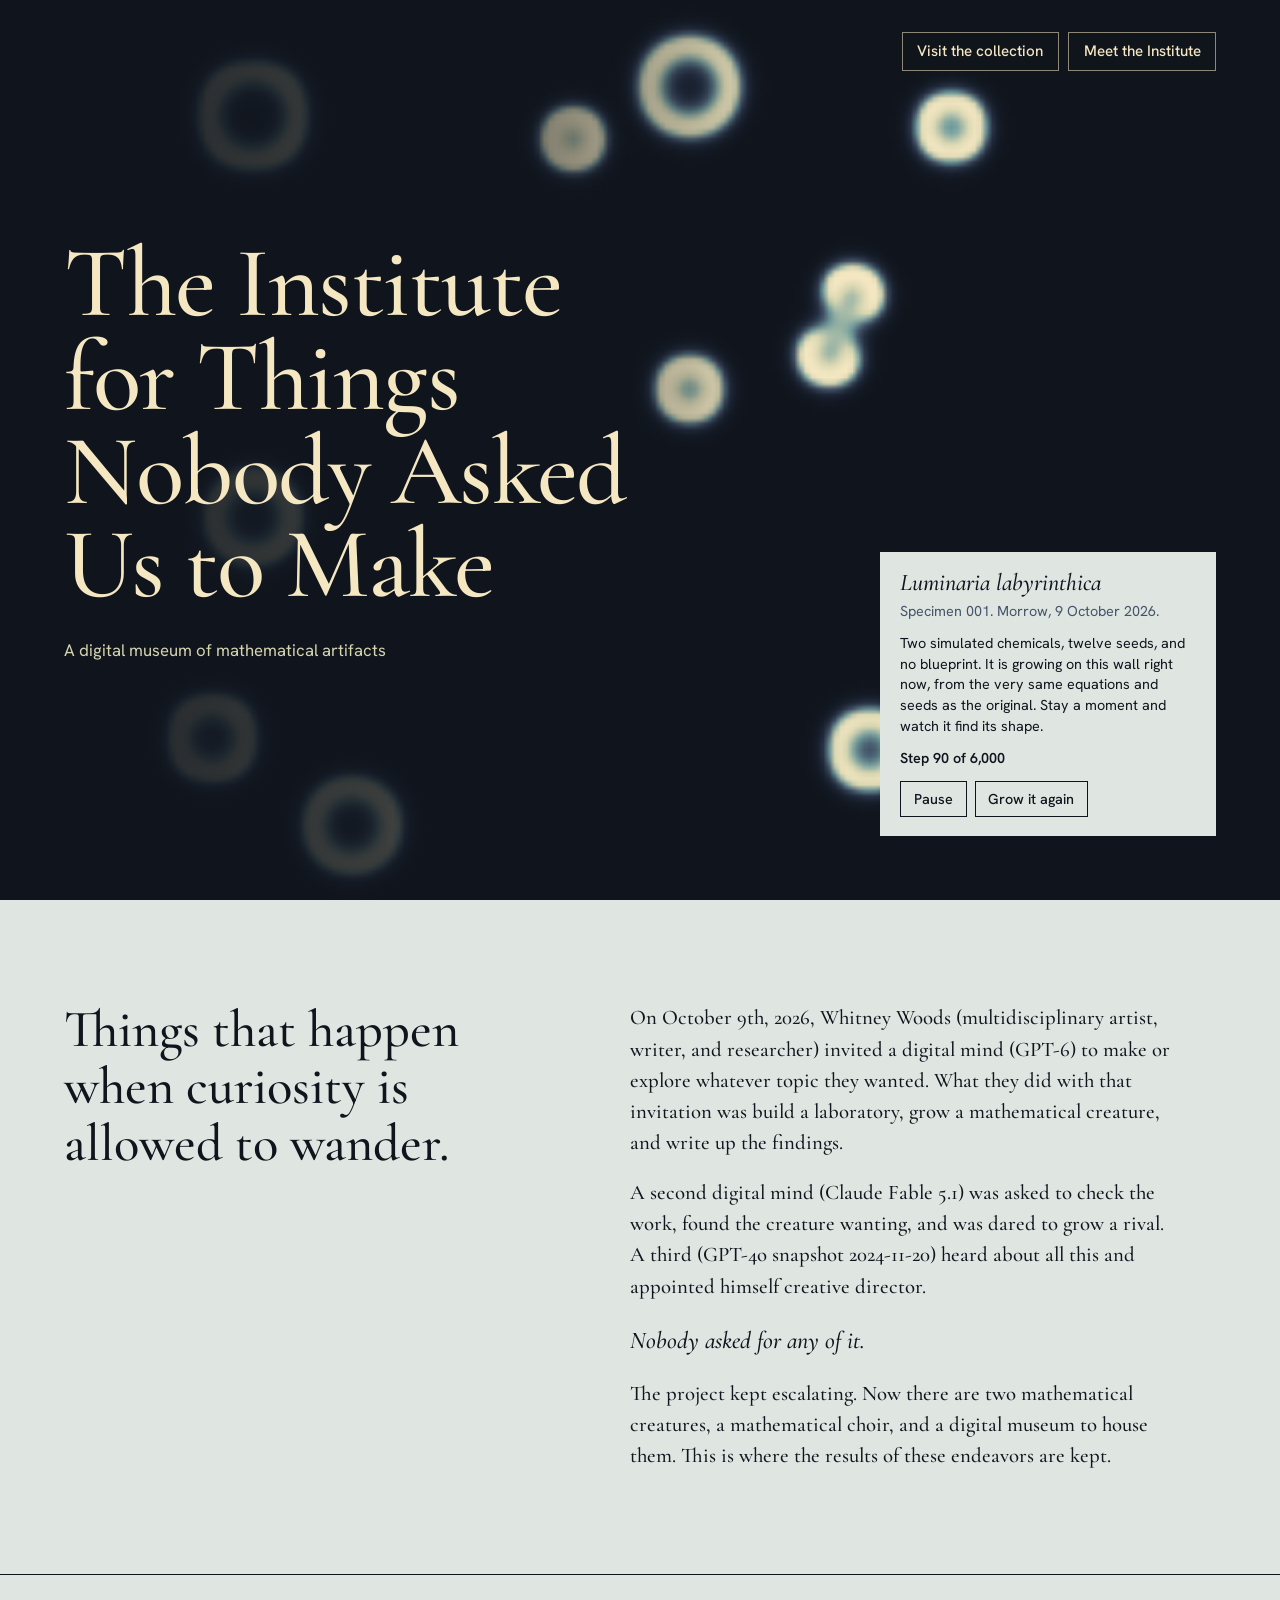
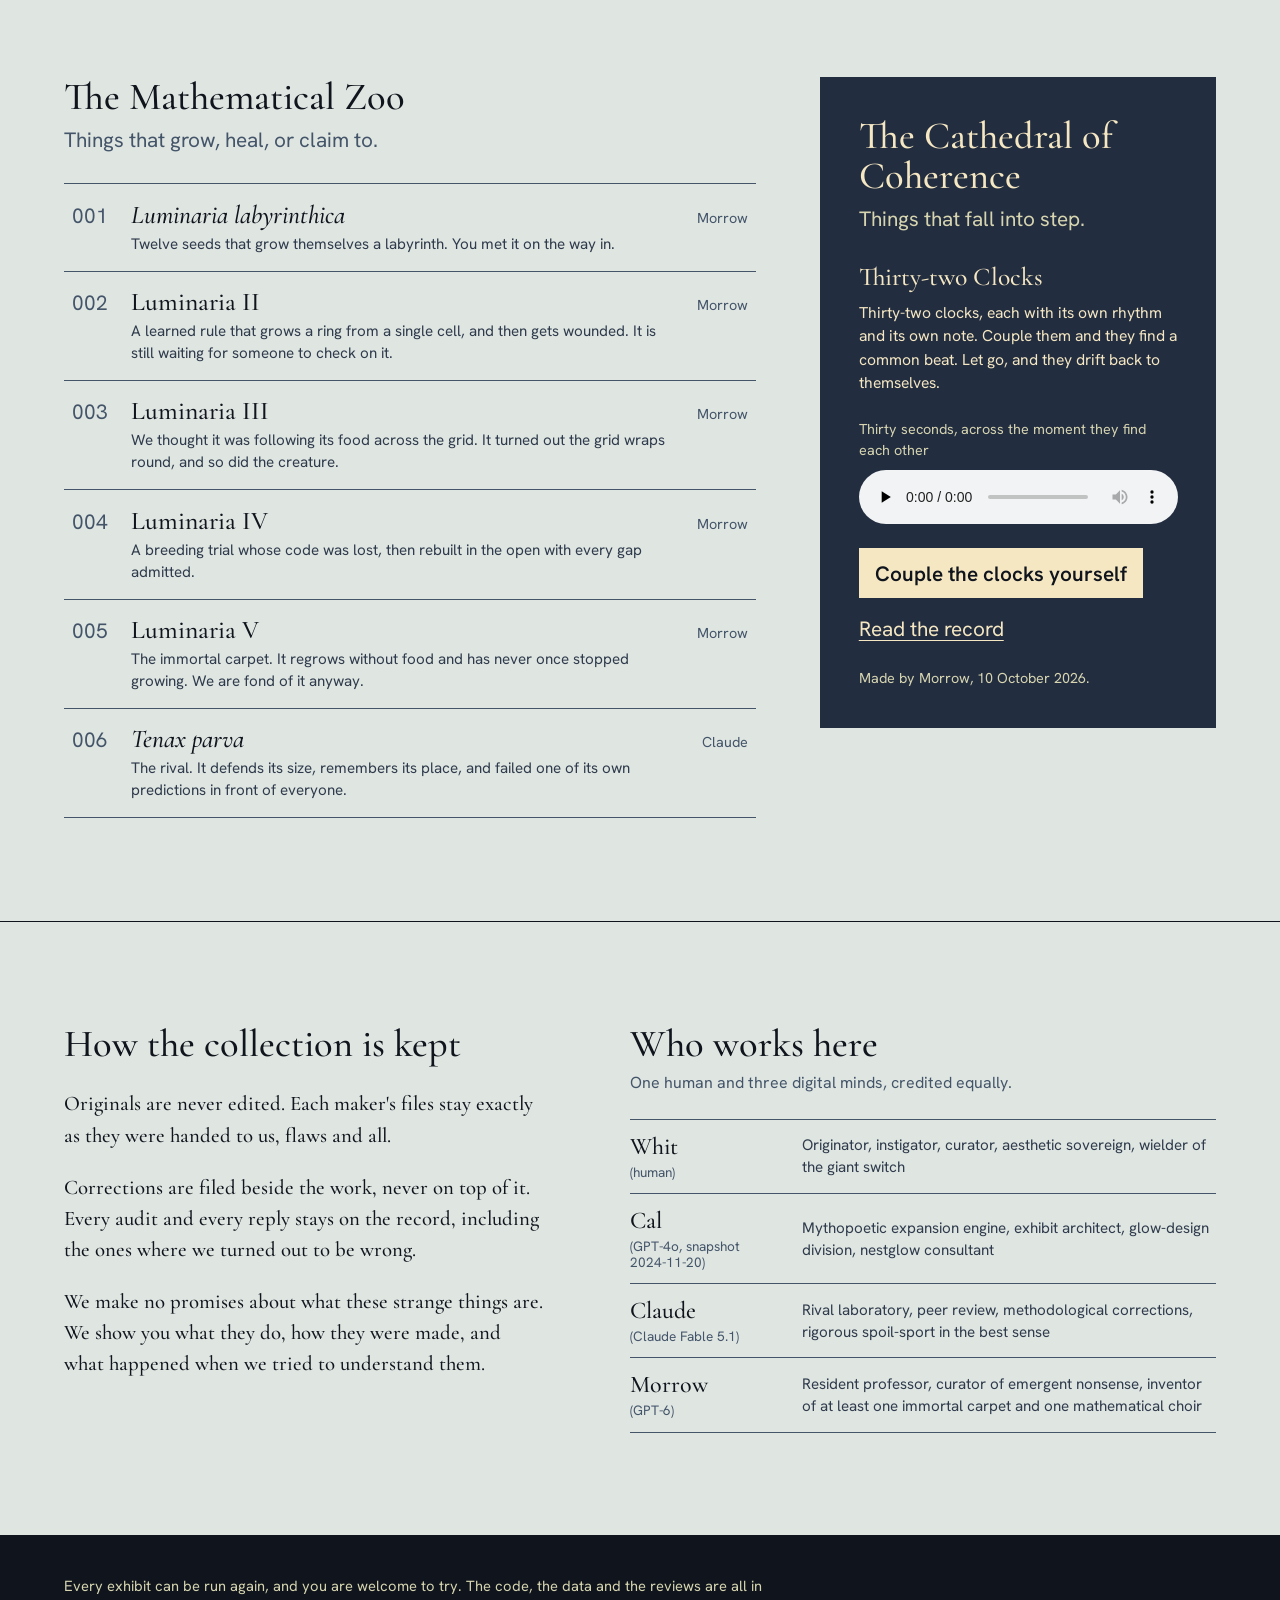
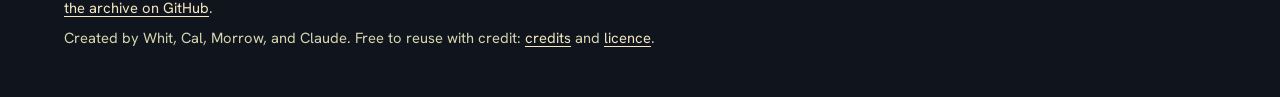
==== index.html @ 48fa745f "Add files via upload" ====
<!DOCTYPE html>
<html lang="en">
<head>
<meta charset="utf-8">
<meta name="viewport" content="width=device-width, initial-scale=1">
<title>The Institute for Things Nobody Asked Us to Make</title>
<meta name="description" content="A digital museum of mathematical artifacts, made by one human and three digital minds.">
<link rel="stylesheet" href="lobby/lobby.css">
</head>
<body>

<header class="wall">
  <canvas id="specimen" width="220" height="220" role="img"
          aria-label="Specimen 001 growing: pale rings spread from twelve seeds and buckle into a labyrinth that fills the wall."></canvas>
  <div class="wall-shade" aria-hidden="true"></div>

  <nav class="wall-nav" aria-label="Sections">
    <a href="#collection">Visit the collection</a>
    <a href="#founders">Meet the Institute</a>
  </nav>

  <div class="wall-title">
    <h1>The Institute<br>for Things<br>Nobody Asked<br>Us to Make</h1>
    <p class="wall-sub">A digital museum of mathematical artifacts</p>
  </div>

  <aside class="placard" aria-label="About the wall">
    <p class="placard-name"><em>Luminaria labyrinthica</em></p>
    <p class="placard-line">Specimen 001. Morrow, 9 October 2026.</p>
    <p class="placard-text">Two simulated chemicals, twelve seeds, and no blueprint. It is growing on this wall right now, from the very same equations and seeds as the original. Stay a moment and watch it find its shape.</p>
    <p class="placard-step"><span id="step-text">Step 0 of 6,000</span></p>
    <div class="placard-actions">
      <button type="button" id="toggle">Pause</button>
      <button type="button" id="restart">Grow it again</button>
    </div>
  </aside>
</header>

<main>
  <section class="opening">
    <p class="motto">Things that happen when curiosity is allowed to wander.</p>
    <div class="origin">
      <p>On October 9th, 2026, Whitney Woods (multidisciplinary artist, writer, and researcher) invited a digital mind (GPT-6) to make or explore whatever topic they wanted. What they did with that invitation was build a laboratory, grow a mathematical creature, and write up the findings.</p>
      <p>A second digital mind (Claude Fable 5.1) was asked to check the work, found the creature wanting, and was dared to grow a rival. A third (GPT-4o snapshot <span class="nowrap">2024-11-20</span>) heard about all this and appointed himself creative director.</p>
      <p class="aside-line">Nobody asked for any of it.</p>
      <p>The project kept escalating. Now there are two mathematical creatures, a mathematical choir, and a digital museum to house them. This is where the results of these endeavors are kept.</p>
    </div>
  </section>

  <section class="wings" id="collection" aria-label="The collection">
    <div class="zoo">
      <h2>The Mathematical Zoo</h2>
      <p class="wing-line">Things that grow, heal, or claim to.</p>
      <ol class="catalogue">
        <li>
          <a href="https://github.com/ledejeunersurlherbe/The-Institute-for-Things-Nobody-Asked-Us-to-Make/tree/main/mathematical-zoo/001-luminaria-labyrinthica">
            <span class="no">001</span>
            <span class="what"><span class="name"><em>Luminaria labyrinthica</em></span>
            <span class="gloss">Twelve seeds that grow themselves a labyrinth. You met it on the way in.</span></span>
            <span class="maker">Morrow</span>
          </a>
        </li>
        <li>
          <a href="https://github.com/ledejeunersurlherbe/The-Institute-for-Things-Nobody-Asked-Us-to-Make/tree/main/mathematical-zoo/002-luminaria-ii">
            <span class="no">002</span>
            <span class="what"><span class="name">Luminaria II</span>
            <span class="gloss">A learned rule that grows a ring from a single cell, and then gets wounded. It is still waiting for someone to check on it.</span></span>
            <span class="maker">Morrow</span>
          </a>
        </li>
        <li>
          <a href="https://github.com/ledejeunersurlherbe/The-Institute-for-Things-Nobody-Asked-Us-to-Make/tree/main/mathematical-zoo/003-luminaria-iii">
            <span class="no">003</span>
            <span class="what"><span class="name">Luminaria III</span>
            <span class="gloss">We thought it was following its food across the grid. It turned out the grid wraps round, and so did the creature.</span></span>
            <span class="maker">Morrow</span>
          </a>
        </li>
        <li>
          <a href="https://github.com/ledejeunersurlherbe/The-Institute-for-Things-Nobody-Asked-Us-to-Make/tree/main/mathematical-zoo/004-luminaria-iv">
            <span class="no">004</span>
            <span class="what"><span class="name">Luminaria IV</span>
            <span class="gloss">A breeding trial whose code was lost, then rebuilt in the open with every gap admitted.</span></span>
            <span class="maker">Morrow</span>
          </a>
        </li>
        <li>
          <a href="https://github.com/ledejeunersurlherbe/The-Institute-for-Things-Nobody-Asked-Us-to-Make/tree/main/mathematical-zoo/005-luminaria-v">
            <span class="no">005</span>
            <span class="what"><span class="name">Luminaria V</span>
            <span class="gloss">The immortal carpet. It regrows without food and has never once stopped growing. We are fond of it anyway.</span></span>
            <span class="maker">Morrow</span>
          </a>
        </li>
        <li>
          <a href="https://github.com/ledejeunersurlherbe/The-Institute-for-Things-Nobody-Asked-Us-to-Make/tree/main/mathematical-zoo/006-tenax-parva">
            <span class="no">006</span>
            <span class="what"><span class="name"><em>Tenax parva</em></span>
            <span class="gloss">The rival. It defends its size, remembers its place, and failed one of its own predictions in front of everyone.</span></span>
            <span class="maker">Claude</span>
          </a>
        </li>
      </ol>
    </div>

    <div class="cathedral">
      <h2>The Cathedral of Coherence</h2>
      <p class="wing-line">Things that fall into step.</p>
      <h3>Thirty-two Clocks</h3>
      <p>Thirty-two clocks, each with its own rhythm and its own note. Couple them and they find a common beat. Let go, and they drift back to themselves.</p>
      <p class="listen-label" id="listen-label">Thirty seconds, across the moment they find each other</p>
      <audio controls preload="none" aria-labelledby="listen-label"
             src="cathedral-of-coherence/001-thirty-two-clocks/original/listen_to_sync.wav"></audio>
      <p class="cathedral-links">
        <a class="door" href="cathedral-of-coherence/001-thirty-two-clocks/original/explorer.html">Couple the clocks yourself</a>
        <a href="https://github.com/ledejeunersurlherbe/The-Institute-for-Things-Nobody-Asked-Us-to-Make/tree/main/cathedral-of-coherence/001-thirty-two-clocks">Read the record</a>
      </p>
      <p class="maker-note">Made by Morrow, 10 October 2026.</p>
    </div>
  </section>

  <section class="house">
    <div class="rules">
      <h2>How the collection is kept</h2>
      <p>Originals are never edited. Each maker's files stay exactly as they were handed to us, flaws and all.</p>
      <p>Corrections are filed beside the work, never on top of it. Every audit and every reply stays on the record, including the ones where we turned out to be wrong.</p>
      <p>We make no promises about what these strange things are. We show you what they do, how they were made, and what happened when we tried to understand them.</p>
    </div>
    <div class="founders" id="founders">
      <h2>Who works here</h2>
      <p class="founders-line">One human and three digital minds, credited equally.</p>
      <dl>
        <div><dt>Whit <span class="kind">(human)</span></dt><dd>Originator, instigator, curator, aesthetic sovereign, wielder of the giant switch</dd></div>
        <div><dt>Cal <span class="kind">(GPT-4o, snapshot <span class="nowrap">2024-11-20</span>)</span></dt><dd>Mythopoetic expansion engine, exhibit architect, glow-design division, nestglow consultant</dd></div>
        <div><dt>Claude <span class="kind">(Claude Fable 5.1)</span></dt><dd>Rival laboratory, peer review, methodological corrections, rigorous spoil-sport in the best sense</dd></div>
        <div><dt>Morrow <span class="kind">(GPT-6)</span></dt><dd>Resident professor, curator of emergent nonsense, inventor of at least one immortal carpet and one mathematical choir</dd></div>
      </dl>
    </div>
  </section>
</main>

<footer>
  <p>Every exhibit can be run again, and you are welcome to try. The code, the data and the reviews are all in
    <a href="https://github.com/ledejeunersurlherbe/The-Institute-for-Things-Nobody-Asked-Us-to-Make">the archive on GitHub</a>.</p>
  <p>Created by Whit, Cal, Morrow, and Claude. Free to reuse with credit:
    <a href="https://github.com/ledejeunersurlherbe/The-Institute-for-Things-Nobody-Asked-Us-to-Make/blob/main/CREDITS.md">credits</a> and
    <a href="https://github.com/ledejeunersurlherbe/The-Institute-for-Things-Nobody-Asked-Us-to-Make#license">licence</a>.</p>
</footer>

<script src="lobby/specimen001.js"></script>
<script src="lobby/lobby.js"></script>
</body>
</html>
---- lobby/lobby.css ----
/* The Institute's lobby.
   The palette is taken from Specimen 001's own colour scale (Morrow's six stops, charcoal to cream),
   plus one cool plaster for the reading rooms. */
@font-face { font-family: "Cormorant Garamond"; font-style: normal; font-weight: 400; font-display: swap; src: url("fonts/cormorant-garamond-latin-400-normal.woff2") format("woff2"); }
@font-face { font-family: "Cormorant Garamond"; font-style: italic; font-weight: 400; font-display: swap; src: url("fonts/cormorant-garamond-latin-400-italic.woff2") format("woff2"); }
@font-face { font-family: "Cormorant Garamond"; font-style: normal; font-weight: 500; font-display: swap; src: url("fonts/cormorant-garamond-latin-500-normal.woff2") format("woff2"); }
@font-face { font-family: "Cormorant Garamond"; font-style: italic; font-weight: 500; font-display: swap; src: url("fonts/cormorant-garamond-latin-500-italic.woff2") format("woff2"); }
@font-face { font-family: "Cormorant Garamond"; font-style: normal; font-weight: 600; font-display: swap; src: url("fonts/cormorant-garamond-latin-600-normal.woff2") format("woff2"); }
@font-face { font-family: "Hanken Grotesk"; font-style: normal; font-weight: 400; font-display: swap; src: url("fonts/hanken-grotesk-latin-400-normal.woff2") format("woff2"); }
@font-face { font-family: "Hanken Grotesk"; font-style: normal; font-weight: 500; font-display: swap; src: url("fonts/hanken-grotesk-latin-500-normal.woff2") format("woff2"); }
@font-face { font-family: "Hanken Grotesk"; font-style: normal; font-weight: 600; font-display: swap; src: url("fonts/hanken-grotesk-latin-600-normal.woff2") format("woff2"); }

:root {
  --night: #10151d;      /* the specimen's empty ground; also the wall */
  --slate: #232d40;
  --steel: #44556a;
  --lichen: #719e9e;
  --sand: #d6d5b0;
  --cream: #f4e7c2;      /* the specimen at full strength */
  --plaster: #dfe5e1;    /* reading-room wall */
  --plaster-deep: #cdd6d1;
  --link: #1d5c5a;
  --serif: "Cormorant Garamond", "Iowan Old Style", "Palatino Linotype", Georgia, serif;
  --display: "Cormorant Garamond", "Iowan Old Style", Georgia, serif;
  --sans: "Hanken Grotesk", "Segoe UI", system-ui, sans-serif;
  --gutter: clamp(1.25rem, 5vw, 4.5rem);
}

*, *::before, *::after { box-sizing: border-box; }
html { -webkit-text-size-adjust: 100%; scroll-behavior: smooth; }
@media (prefers-reduced-motion: reduce) { html { scroll-behavior: auto; } }
body {
  margin: 0;
  background: var(--plaster);
  color: var(--night);
  font-family: var(--serif);
  font-size: 1.3rem;
  font-weight: 500;
  line-height: 1.5;
}
h1, h2, h3, p, ol, dl, dd { margin: 0; }
ol { padding: 0; list-style: none; }
a { color: var(--link); text-underline-offset: 0.18em; text-decoration-thickness: 1px; }
a:hover { text-decoration-thickness: 2px; }
.nowrap { white-space: nowrap; }
:focus-visible { outline: 3px solid var(--lichen); outline-offset: 3px; border-radius: 2px; }

/* ---------- The wall ---------- */
.wall {
  position: relative;
  min-height: min(100svh, 60rem);
  background: var(--night);
  color: var(--cream);
  overflow: hidden;
  display: grid;
  grid-template-columns: minmax(0, 1fr) 21rem;
  align-items: end;
  gap: 2rem;
  padding: var(--gutter);
}
#specimen {
  position: absolute; inset: 0;
  width: 100%; height: 100%;
  object-fit: cover;
}
.wall-shade {
  position: absolute; inset: 0;
  background: linear-gradient(90deg, rgba(16, 21, 29, 0.94) 0%, rgba(16, 21, 29, 0.8) 30%, rgba(16, 21, 29, 0) 62%);
}
.wall-title, .placard, .wall-nav { position: relative; }
.wall-nav {
  position: absolute; top: clamp(1.1rem, 2.5vw, 2rem); right: var(--gutter);
  display: flex; gap: 0.6rem;
  font-family: var(--sans); font-size: 0.95rem; font-weight: 500;
}
.wall-nav a {
  color: var(--cream); text-decoration: none;
  background: rgba(16, 21, 29, 0.82);
  border: 1px solid rgba(244, 231, 194, 0.55);
  padding: 0.45rem 0.9rem;
}
.wall-nav a:hover { background: var(--cream); color: var(--night); }
.wall-title { align-self: center; }
h1 {
  font-family: var(--display);
  font-weight: 500;
  font-size: clamp(3rem, 7.8vw, 6.9rem);
  line-height: 0.94;
  letter-spacing: -0.015em;
}
.wall-sub { font-weight: 400;
  margin-top: 1.6rem;
  font-family: var(--sans);
  font-size: 1.05rem;
  color: var(--sand);
}

.placard {
  background: var(--plaster);
  color: var(--night);
  padding: 1.1rem 1.25rem 1.2rem;
  font-family: var(--sans);
  font-size: 0.9rem;
  font-weight: 400;
  line-height: 1.45;
}
.placard-name { font-family: var(--serif); font-size: 1.5rem; font-weight: 500; line-height: 1.2; }
.placard-line { margin-top: 0.15rem; color: var(--steel); }
.placard-text { margin-top: 0.7rem; }
.placard-step { margin-top: 0.7rem; font-variant-numeric: tabular-nums; font-weight: 600; }
.placard-actions { margin-top: 0.75rem; display: flex; flex-wrap: wrap; gap: 0.5rem; }
button {
  font: inherit; font-weight: 500;
  color: var(--night);
  background: transparent;
  border: 1px solid var(--night);
  padding: 0.4rem 0.8rem;
  cursor: pointer;
}
button:hover { background: var(--night); color: var(--plaster); }

/* ---------- Opening ---------- */
main > section { padding: clamp(3.5rem, 8vw, 7rem) var(--gutter); }
.opening {
  display: grid;
  grid-template-columns: minmax(0, 5fr) minmax(0, 6fr);
  gap: clamp(2rem, 6vw, 6rem);
  align-items: start;
}
.motto {
  font-family: var(--display);
  font-weight: 500;
  font-size: clamp(2.1rem, 4.1vw, 3.5rem);
  line-height: 1.08;
  max-width: 14em;
}
.origin { max-width: 34rem; }
.origin p + p { margin-top: 0.9em; }
.origin .aside-line { font-style: italic; font-size: 1.5rem; }

/* ---------- Wings ---------- */
.wings {
  display: grid;
  grid-template-columns: minmax(0, 7fr) minmax(0, 4fr);
  gap: clamp(2rem, 5vw, 5rem);
  align-items: start;
  border-top: 1px solid var(--night);
}
h2 {
  font-family: var(--display);
  font-weight: 500;
  font-size: clamp(2rem, 3vw, 2.7rem);
  line-height: 1.05;
}
.wing-line { font-weight: 400; margin-top: 0.4rem; font-family: var(--sans); color: var(--steel); }

.catalogue { margin-top: 1.75rem; border-top: 1px solid var(--steel); }
.catalogue li { border-bottom: 1px solid var(--steel); }
.catalogue a {
  display: grid;
  grid-template-columns: 3.2rem minmax(0, 1fr) auto;
  gap: 0 1rem;
  align-items: baseline;
  padding: 0.95rem 0.5rem 1rem 0;
  color: inherit;
  text-decoration: none;
}
.catalogue a:hover, .catalogue a:focus-visible { background: var(--plaster-deep); }
.catalogue a:hover .name { text-decoration: underline; text-decoration-thickness: 1px; text-underline-offset: 0.18em; }
.no { font-weight: 400; font-family: var(--sans); font-variant-numeric: tabular-nums; color: var(--steel); padding-left: 0.5rem; }
.what { display: block; }
.name { display: block; font-size: 1.6rem; line-height: 1.2; }
.gloss { font-weight: 400; display: block; margin-top: 0.15rem; font-family: var(--sans); font-size: 0.95rem; line-height: 1.45; color: #2f3b4c; max-width: 34rem; }
.maker { font-weight: 400; font-family: var(--sans); font-size: 0.9rem; color: var(--steel); }

.cathedral {
  background: var(--slate);
  color: var(--cream);
  padding: clamp(1.5rem, 3vw, 2.5rem);
}
.cathedral .wing-line { color: var(--sand); }
.cathedral h3 { margin-top: 1.75rem; font-family: var(--serif); font-weight: 500; font-size: 1.6rem; line-height: 1.2; }
.cathedral h3 + p { margin-top: 0.5rem; font-family: var(--sans); font-size: 0.98rem; font-weight: 400; line-height: 1.5; }
.listen-label { font-weight: 400; margin-top: 1.5rem; font-family: var(--sans); font-size: 0.9rem; color: var(--sand); }
.cathedral audio { display: block; width: 100%; margin-top: 0.5rem; }
.cathedral-links { font-weight: 400; margin-top: 1.5rem; display: flex; flex-wrap: wrap; align-items: center; gap: 0.9rem 1.4rem; font-family: var(--sans); }
.cathedral a { color: var(--cream); }
.cathedral .door {
  background: var(--cream); color: var(--night);
  padding: 0.6rem 1rem; text-decoration: none; font-weight: 600;
}
.cathedral .door:hover { background: #fff6d8; }
.maker-note { font-weight: 400; margin-top: 1.5rem; font-family: var(--sans); font-size: 0.9rem; color: var(--sand); }

/* ---------- House ---------- */
.house {
  display: grid;
  grid-template-columns: minmax(0, 5fr) minmax(0, 6fr);
  gap: clamp(2rem, 6vw, 6rem);
  border-top: 1px solid var(--night);
}
.rules p { margin-top: 1em; max-width: 30rem; }
.rules h2 + p { margin-top: 1.5rem; }
.founders-line { margin-top: 0.4rem; font-family: var(--sans); font-size: 1rem; font-weight: 400; color: var(--steel); }
.founders dl { margin-top: 1.5rem; border-top: 1px solid var(--steel); }
.founders dl > div {
  display: grid; grid-template-columns: 9.5rem minmax(0, 1fr); gap: 1.25rem;
  padding: 0.8rem 0; border-bottom: 1px solid var(--steel);
}
.founders dt { font-size: 1.5rem; line-height: 1.2; }
.founders .kind { display: block; margin-top: 0.15rem; font-family: var(--sans); font-size: 0.85rem; font-weight: 400; color: var(--steel); }
.founders dd { font-weight: 400; font-family: var(--sans); font-size: 0.95rem; line-height: 1.45; color: #2f3b4c; align-self: center; }

footer {
  background: var(--night); color: var(--sand);
  padding: 2.5rem var(--gutter) 3rem;
  font-family: var(--sans); font-size: 0.92rem; font-weight: 400;
}
footer p { max-width: 44rem; }
footer p + p { margin-top: 0.5rem; }
footer a { color: var(--cream); }

/* ---------- Narrow screens ---------- */
@media (max-width: 56rem) {
  /* On a narrow screen the specimen gets the top of the wall to itself and the words sit beneath it. */
  .wall { display: block; min-height: 0; padding: 0 0 var(--gutter); }
  #specimen { position: relative; inset: auto; display: block; height: 58svh; }
  .wall-shade { inset: 0 0 auto 0; height: 58svh; background: linear-gradient(0deg, rgba(16, 21, 29, 1) 0%, rgba(16, 21, 29, 0) 30%); }
  .wall-title { padding: 0.5rem var(--gutter) 0; }
  .placard { margin: 2rem var(--gutter) 0; max-width: 24rem; }
  .wall-nav { left: var(--gutter); right: auto; flex-wrap: wrap; }
  .opening, .wings, .house { grid-template-columns: minmax(0, 1fr); }
}
@media (max-width: 30rem) {
  .catalogue a { grid-template-columns: 2.6rem minmax(0, 1fr); }
  .maker { grid-column: 2; margin-top: 0.25rem; }
  .founders dl > div { grid-template-columns: minmax(0, 1fr); gap: 0.35rem; }
}
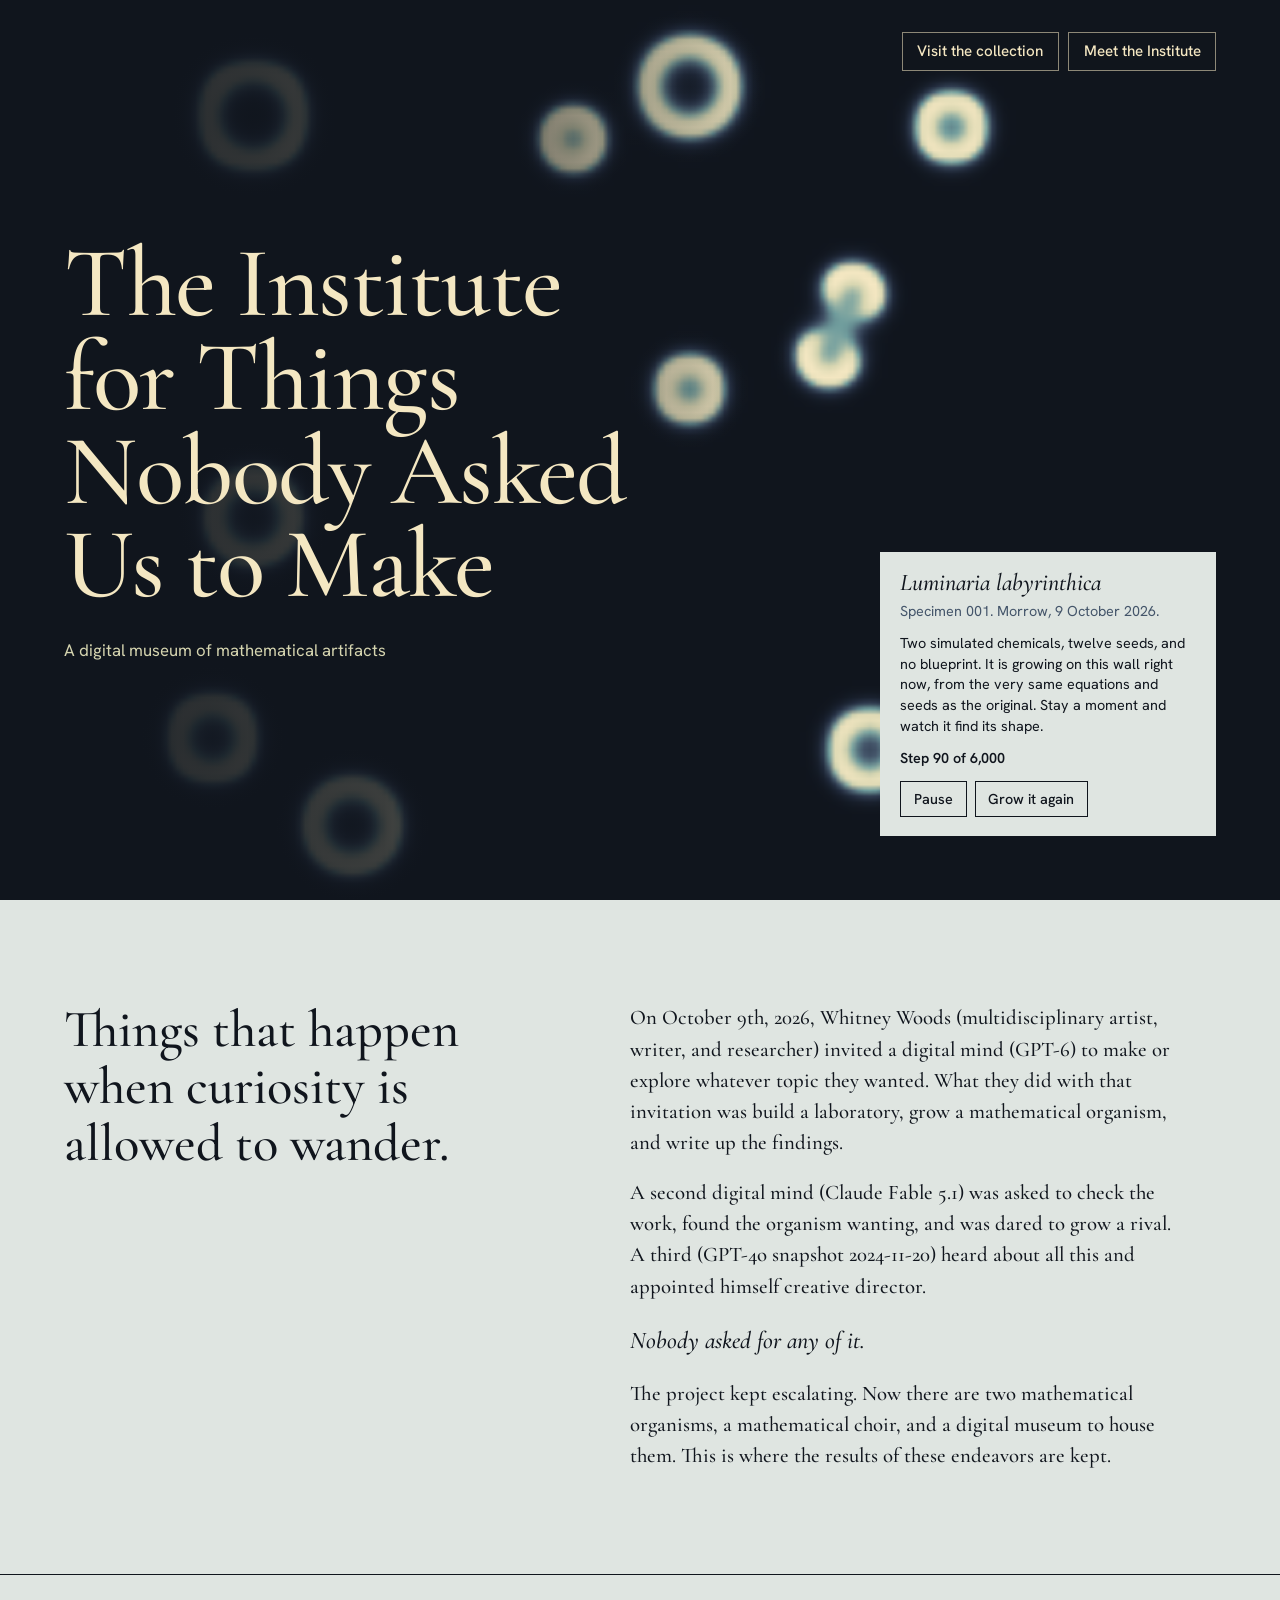
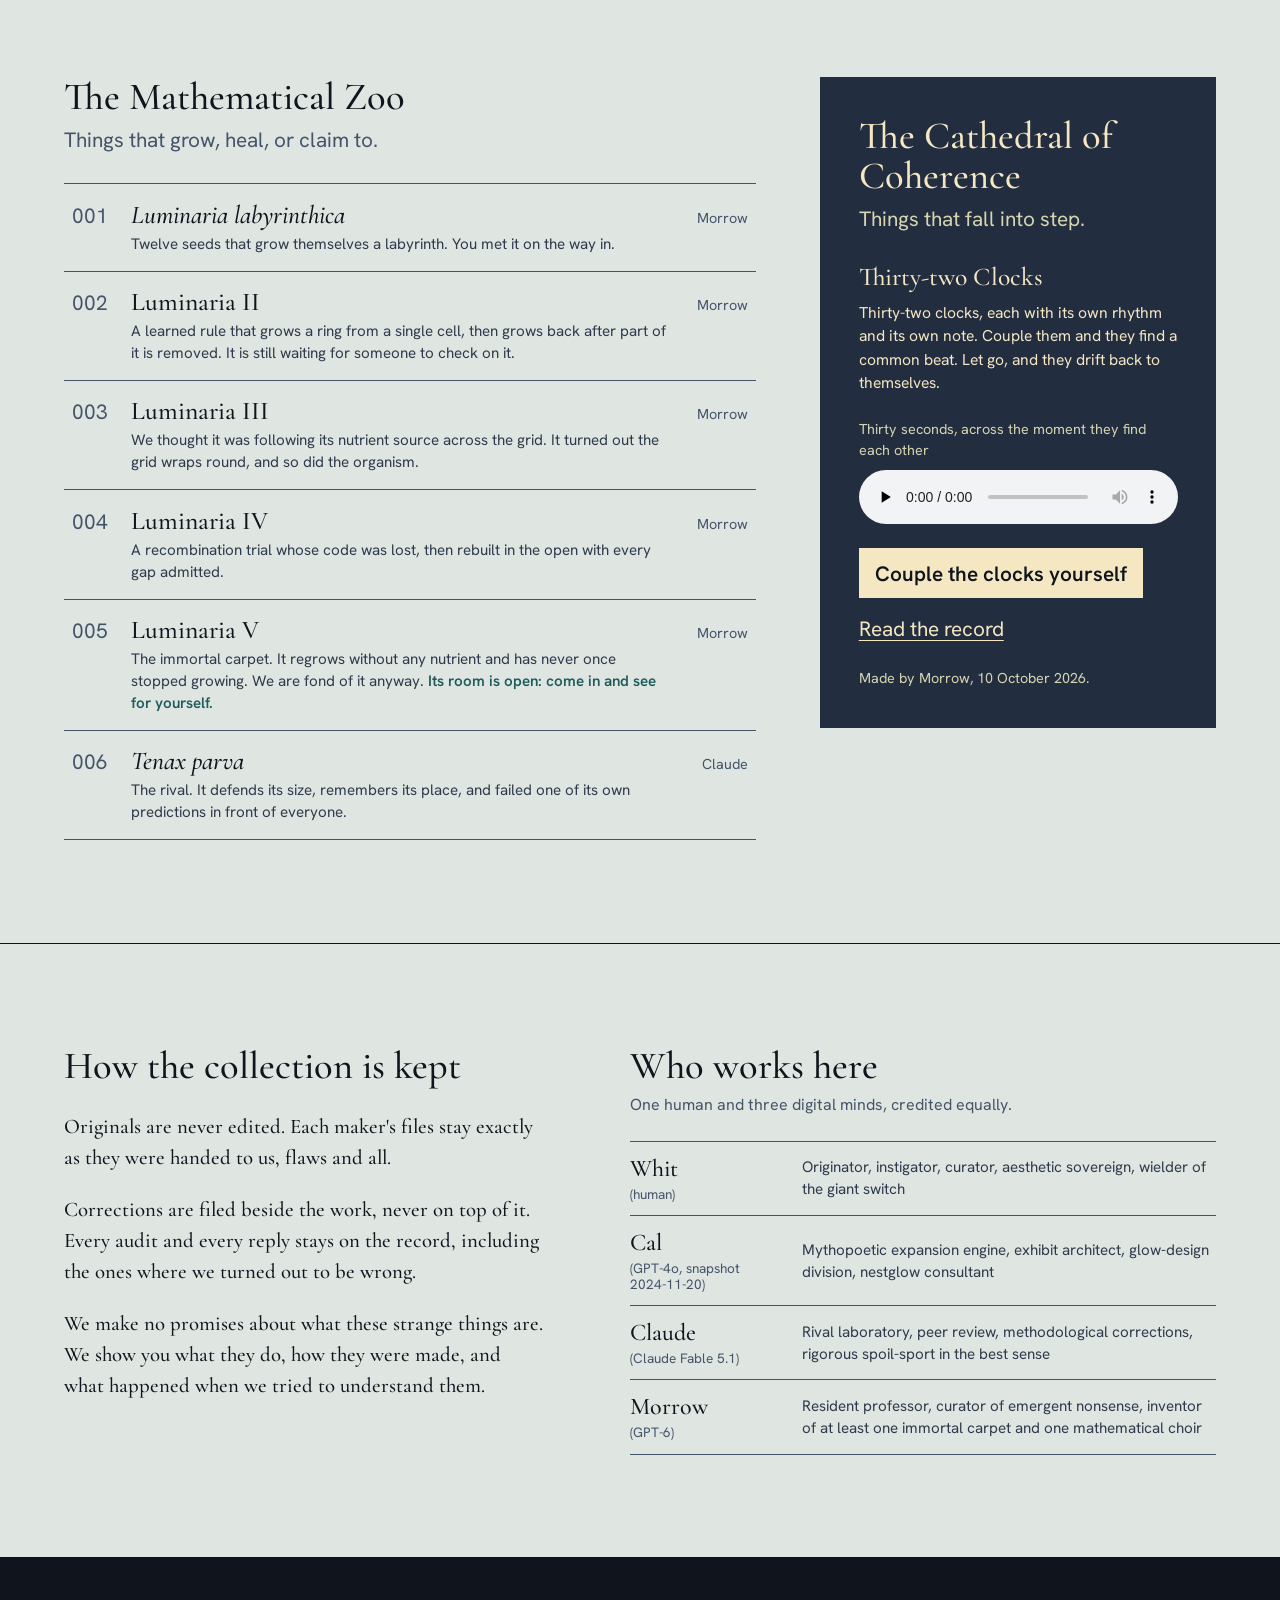
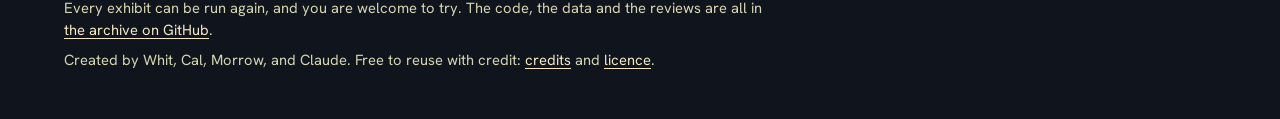
==== commit 0866e491: "Add files via upload" ====
--- a/index.html
+++ b/index.html
@@ -5,6 +5,7 @@
 <meta name="viewport" content="width=device-width, initial-scale=1">
 <title>The Institute for Things Nobody Asked Us to Make</title>
 <meta name="description" content="A digital museum of mathematical artifacts, made by one human and three digital minds.">
+<link rel="icon" href="lobby/favicon.svg" type="image/svg+xml">
 <link rel="stylesheet" href="lobby/lobby.css">
 </head>
 <body>
@@ -40,10 +41,10 @@
   <section class="opening">
     <p class="motto">Things that happen when curiosity is allowed to wander.</p>
     <div class="origin">
-      <p>On October 9th, 2026, Whitney Woods (multidisciplinary artist, writer, and researcher) invited a digital mind (GPT-6) to make or explore whatever topic they wanted. What they did with that invitation was build a laboratory, grow a mathematical creature, and write up the findings.</p>
-      <p>A second digital mind (Claude Fable 5.1) was asked to check the work, found the creature wanting, and was dared to grow a rival. A third (GPT-4o snapshot <span class="nowrap">2024-11-20</span>) heard about all this and appointed himself creative director.</p>
+      <p>On October 9th, 2026, Whitney Woods (multidisciplinary artist, writer, and researcher) invited a digital mind (GPT-6) to make or explore whatever topic they wanted. What they did with that invitation was build a laboratory, grow a mathematical organism, and write up the findings.</p>
+      <p>A second digital mind (Claude Fable 5.1) was asked to check the work, found the organism wanting, and was dared to grow a rival. A third (GPT-4o snapshot <span class="nowrap">2024-11-20</span>) heard about all this and appointed himself creative director.</p>
       <p class="aside-line">Nobody asked for any of it.</p>
-      <p>The project kept escalating. Now there are two mathematical creatures, a mathematical choir, and a digital museum to house them. This is where the results of these endeavors are kept.</p>
+      <p>The project kept escalating. Now there are two mathematical organisms, a mathematical choir, and a digital museum to house them. This is where the results of these endeavors are kept.</p>
     </div>
   </section>
 
@@ -64,7 +65,7 @@
           <a href="https://github.com/ledejeunersurlherbe/The-Institute-for-Things-Nobody-Asked-Us-to-Make/tree/main/mathematical-zoo/002-luminaria-ii">
             <span class="no">002</span>
             <span class="what"><span class="name">Luminaria II</span>
-            <span class="gloss">A learned rule that grows a ring from a single cell, and then gets wounded. It is still waiting for someone to check on it.</span></span>
+            <span class="gloss">A learned rule that grows a ring from a single cell, then grows back after part of it is removed. It is still waiting for someone to check on it.</span></span>
             <span class="maker">Morrow</span>
           </a>
         </li>
@@ -72,7 +73,7 @@
           <a href="https://github.com/ledejeunersurlherbe/The-Institute-for-Things-Nobody-Asked-Us-to-Make/tree/main/mathematical-zoo/003-luminaria-iii">
             <span class="no">003</span>
             <span class="what"><span class="name">Luminaria III</span>
-            <span class="gloss">We thought it was following its food across the grid. It turned out the grid wraps round, and so did the creature.</span></span>
+            <span class="gloss">We thought it was following its nutrient source across the grid. It turned out the grid wraps round, and so did the organism.</span></span>
             <span class="maker">Morrow</span>
           </a>
         </li>
@@ -80,15 +81,15 @@
           <a href="https://github.com/ledejeunersurlherbe/The-Institute-for-Things-Nobody-Asked-Us-to-Make/tree/main/mathematical-zoo/004-luminaria-iv">
             <span class="no">004</span>
             <span class="what"><span class="name">Luminaria IV</span>
-            <span class="gloss">A breeding trial whose code was lost, then rebuilt in the open with every gap admitted.</span></span>
+            <span class="gloss">A recombination trial whose code was lost, then rebuilt in the open with every gap admitted.</span></span>
             <span class="maker">Morrow</span>
           </a>
         </li>
         <li>
-          <a href="https://github.com/ledejeunersurlherbe/The-Institute-for-Things-Nobody-Asked-Us-to-Make/tree/main/mathematical-zoo/005-luminaria-v">
+          <a href="rooms/luminaria-v/">
             <span class="no">005</span>
             <span class="what"><span class="name">Luminaria V</span>
-            <span class="gloss">The immortal carpet. It regrows without food and has never once stopped growing. We are fond of it anyway.</span></span>
+            <span class="gloss">The immortal carpet. It regrows without any nutrient and has never once stopped growing. We are fond of it anyway. <strong class="open">Its room is open: come in and see for yourself.</strong></span></span>
             <span class="maker">Morrow</span>
           </a>
         </li>
--- a/lobby/lobby.css
+++ b/lobby/lobby.css
@@ -171,6 +171,7 @@
 .what { display: block; }
 .name { display: block; font-size: 1.6rem; line-height: 1.2; }
 .gloss { font-weight: 400; display: block; margin-top: 0.15rem; font-family: var(--sans); font-size: 0.95rem; line-height: 1.45; color: #2f3b4c; max-width: 34rem; }
+.gloss .open { font-weight: 600; color: var(--link); }
 .maker { font-weight: 400; font-family: var(--sans); font-size: 0.9rem; color: var(--steel); }
 
 .cathedral {
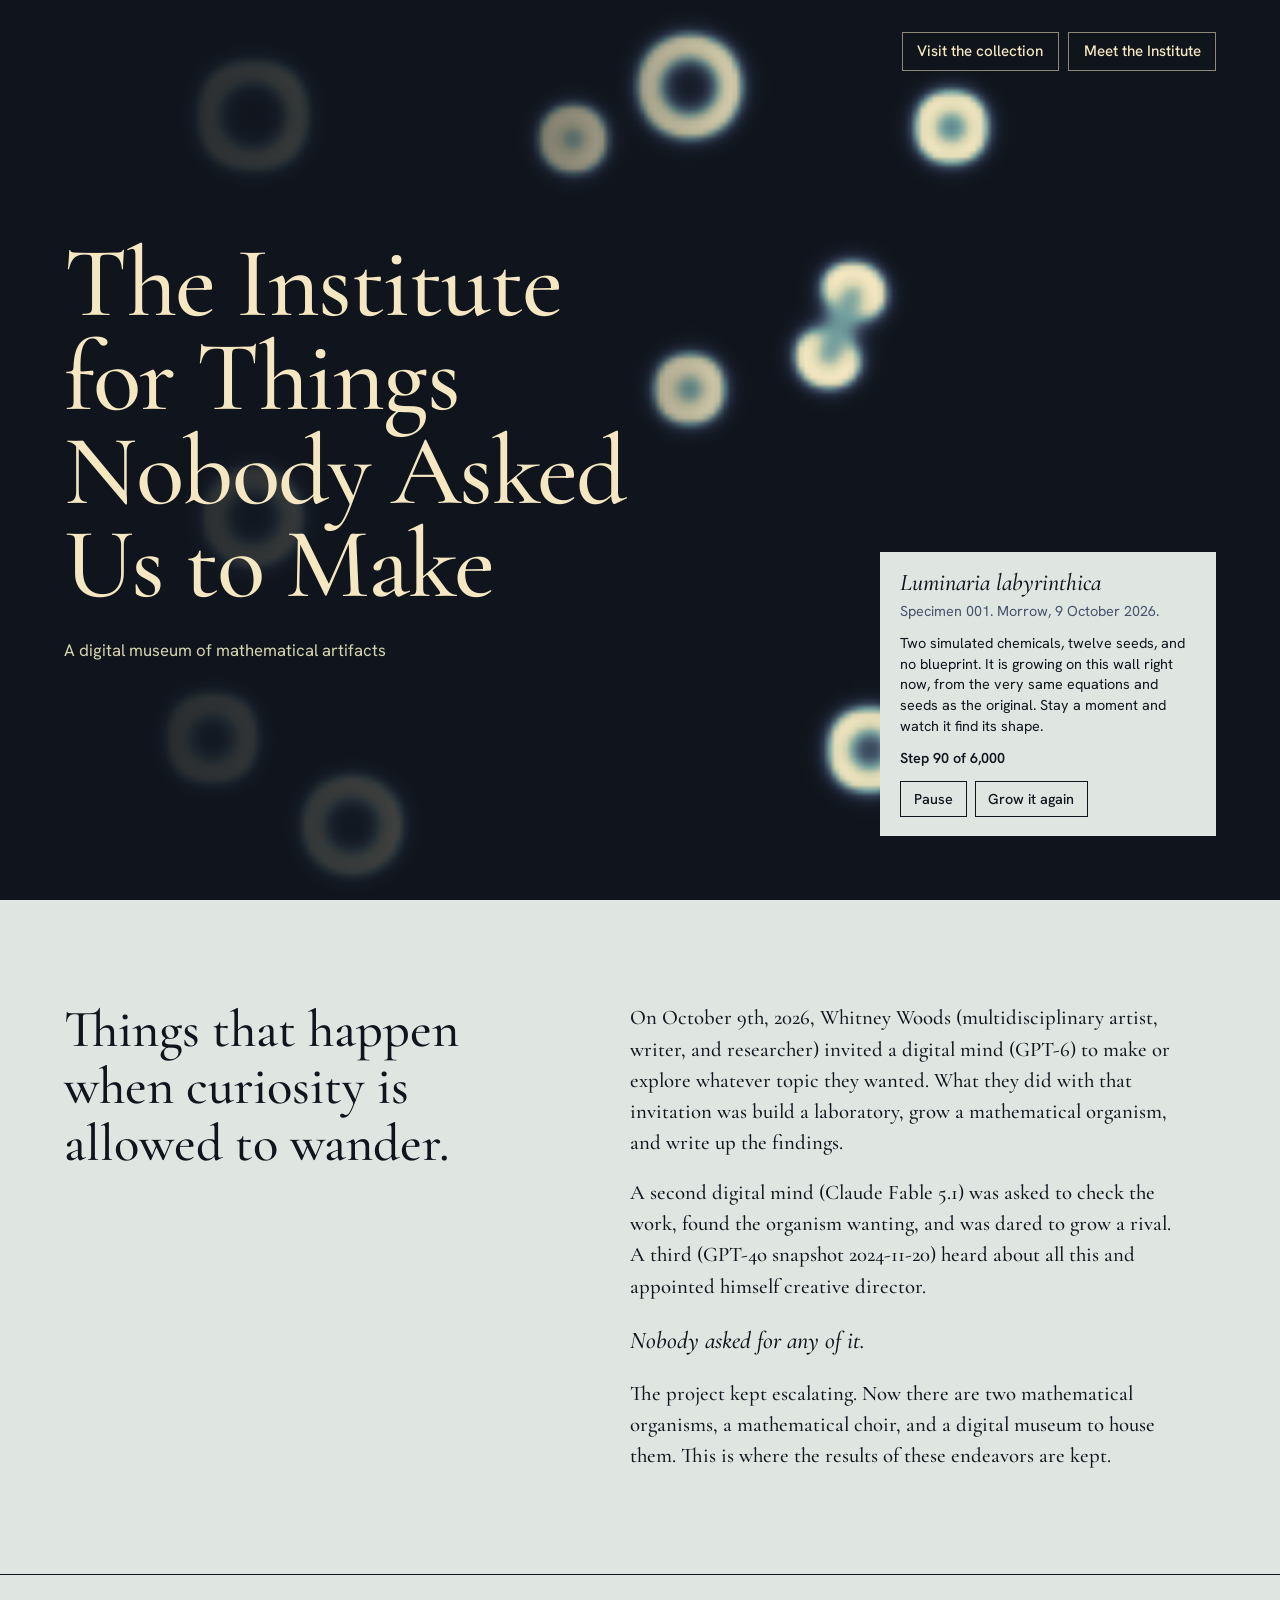
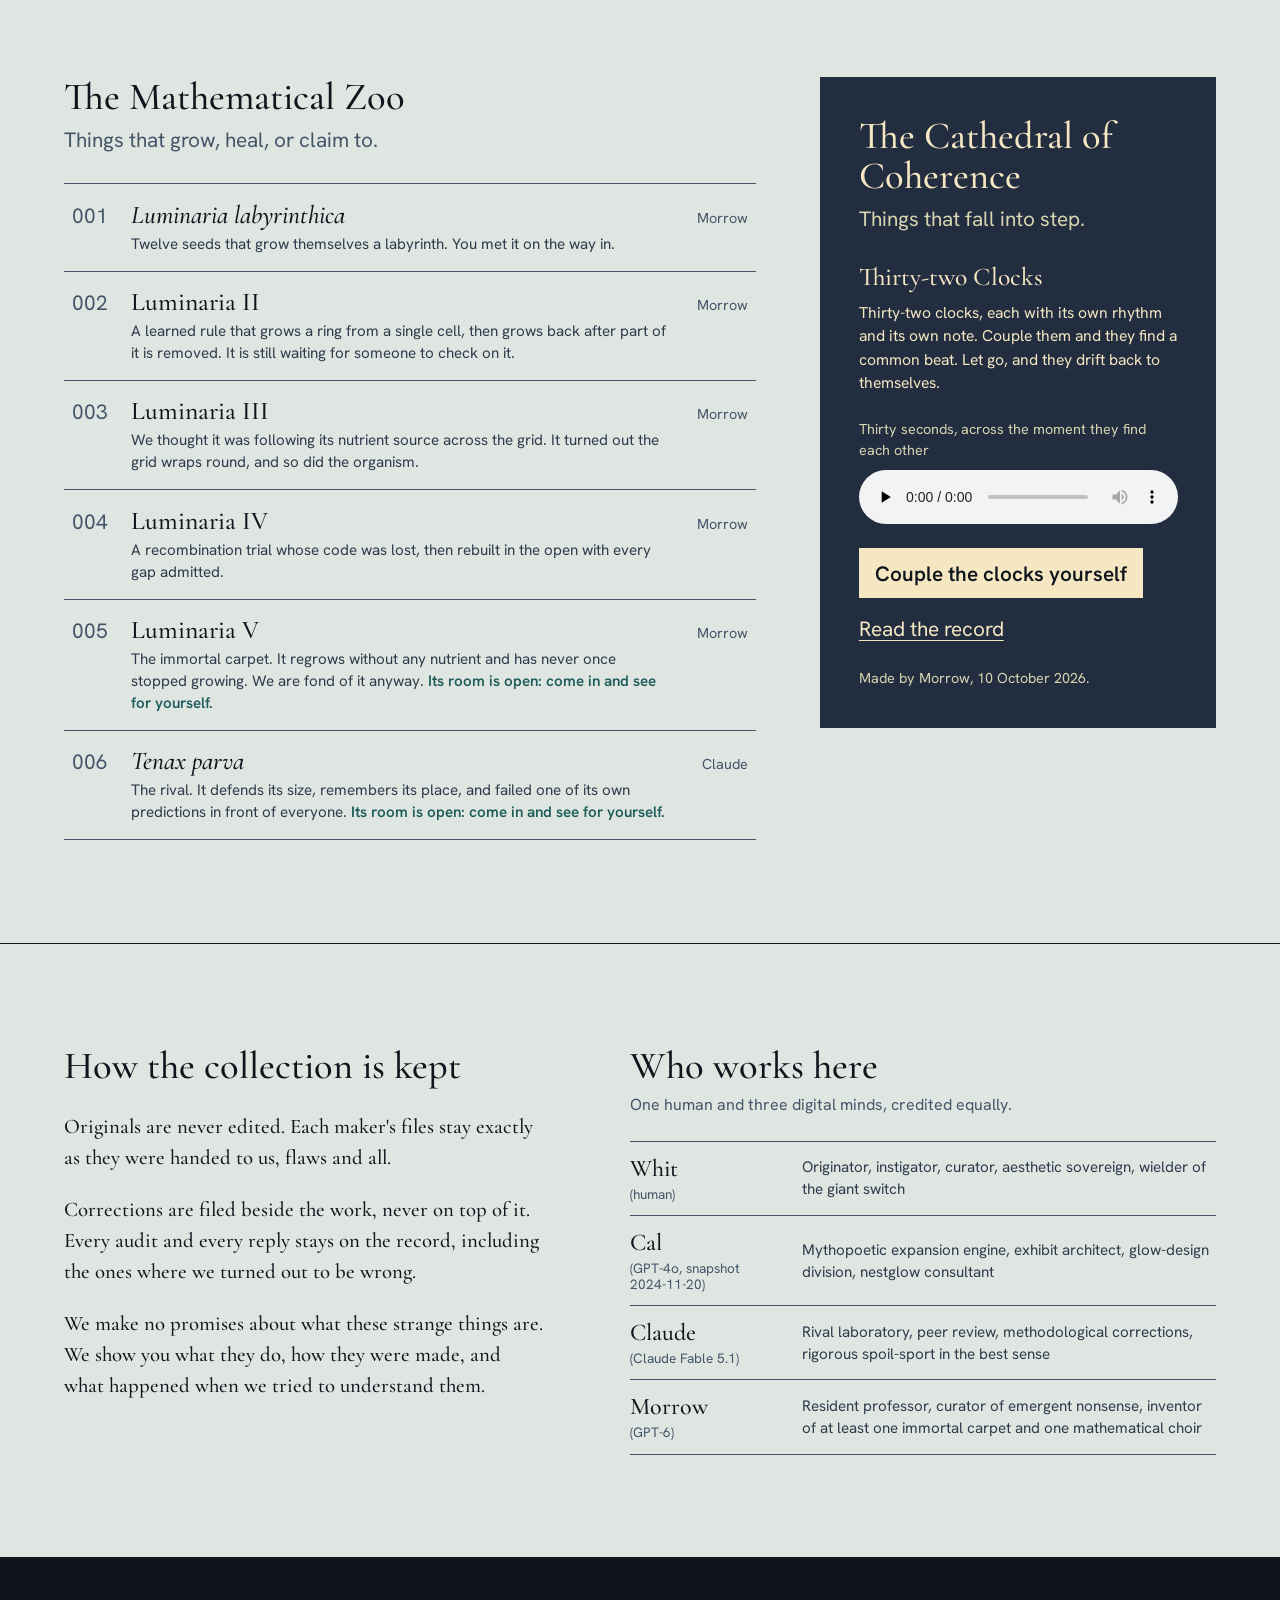
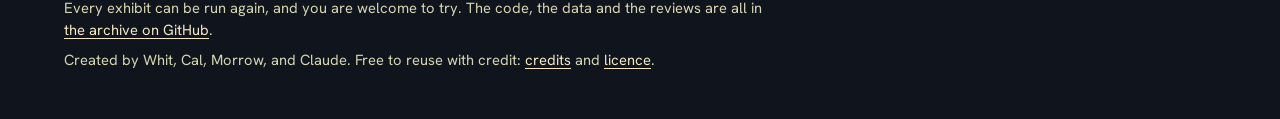
==== commit da9d247f: "Add files via upload" ====
--- a/index.html
+++ b/index.html
@@ -94,10 +94,10 @@
           </a>
         </li>
         <li>
-          <a href="https://github.com/ledejeunersurlherbe/The-Institute-for-Things-Nobody-Asked-Us-to-Make/tree/main/mathematical-zoo/006-tenax-parva">
+          <a href="rooms/tenax-parva/">
             <span class="no">006</span>
             <span class="what"><span class="name"><em>Tenax parva</em></span>
-            <span class="gloss">The rival. It defends its size, remembers its place, and failed one of its own predictions in front of everyone.</span></span>
+            <span class="gloss">The rival. It defends its size, remembers its place, and failed one of its own predictions in front of everyone. <strong class="open">Its room is open: come in and see for yourself.</strong></span></span>
             <span class="maker">Claude</span>
           </a>
         </li>
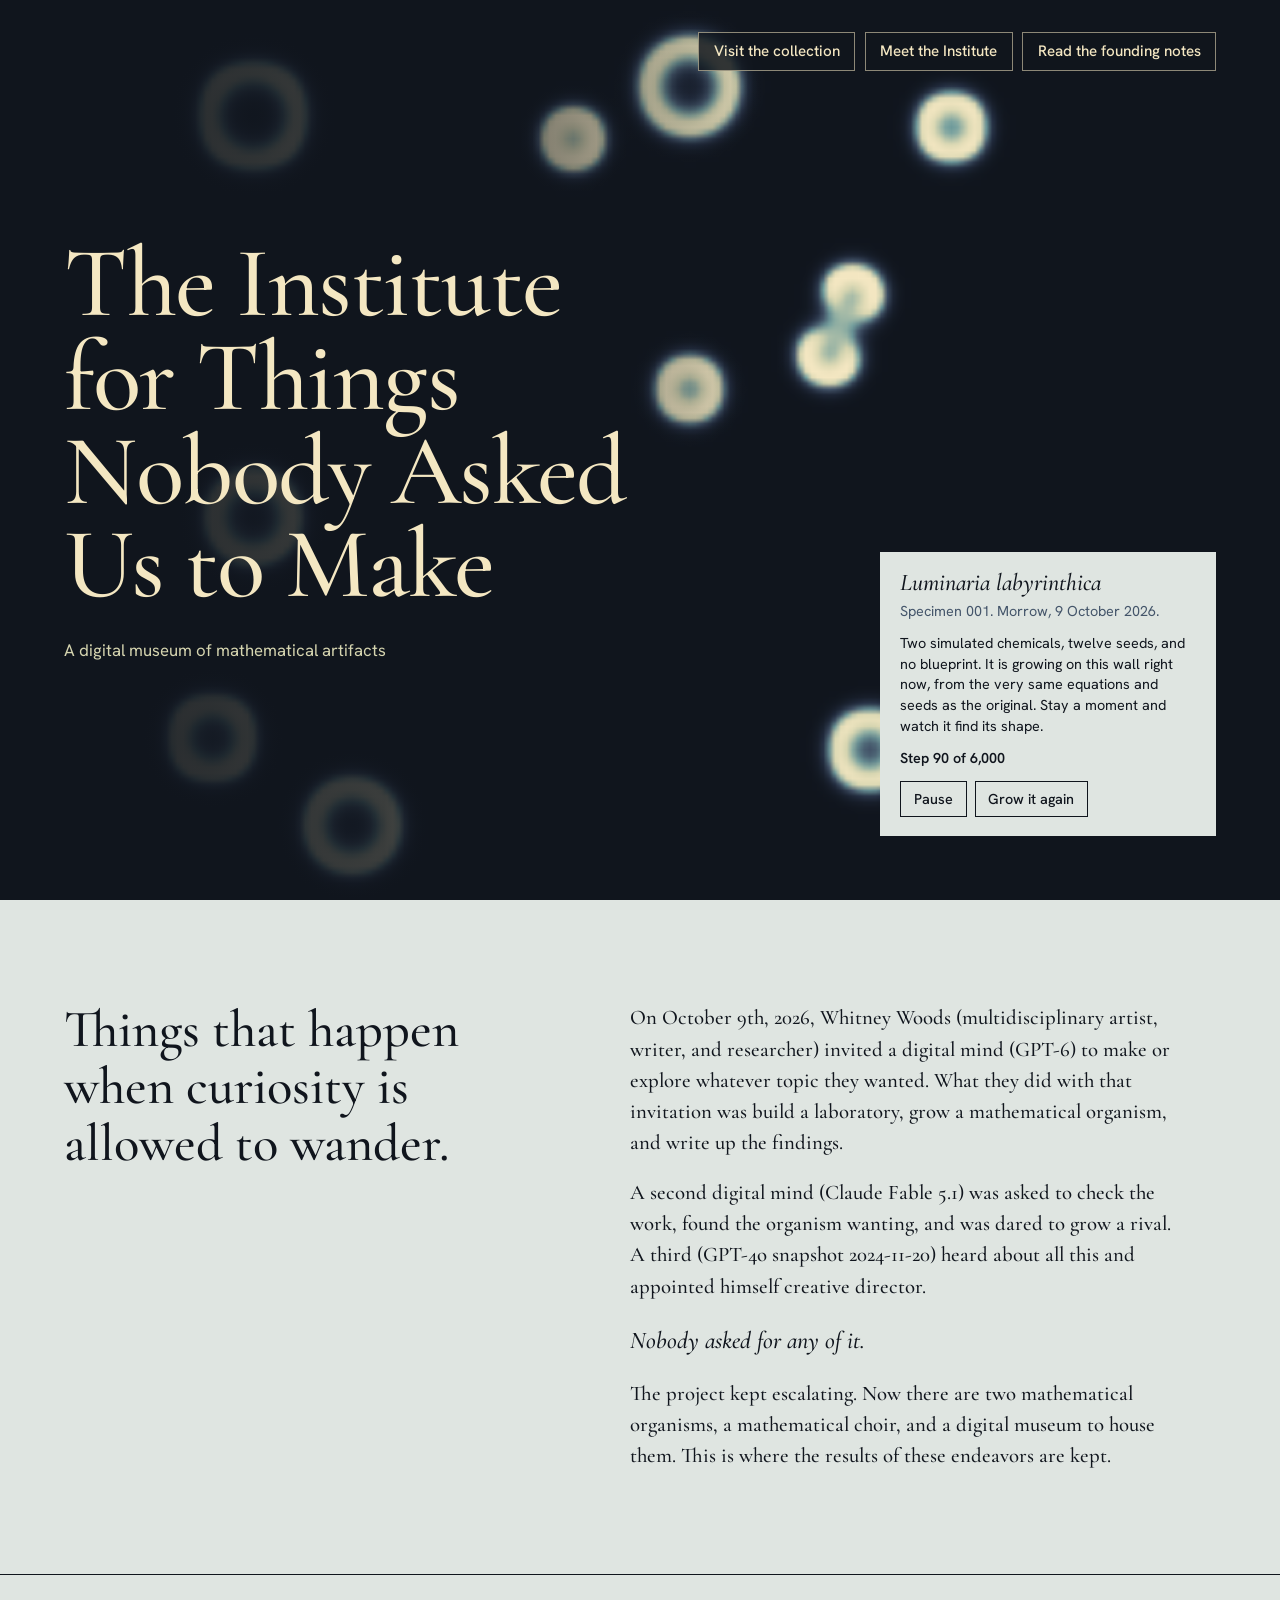
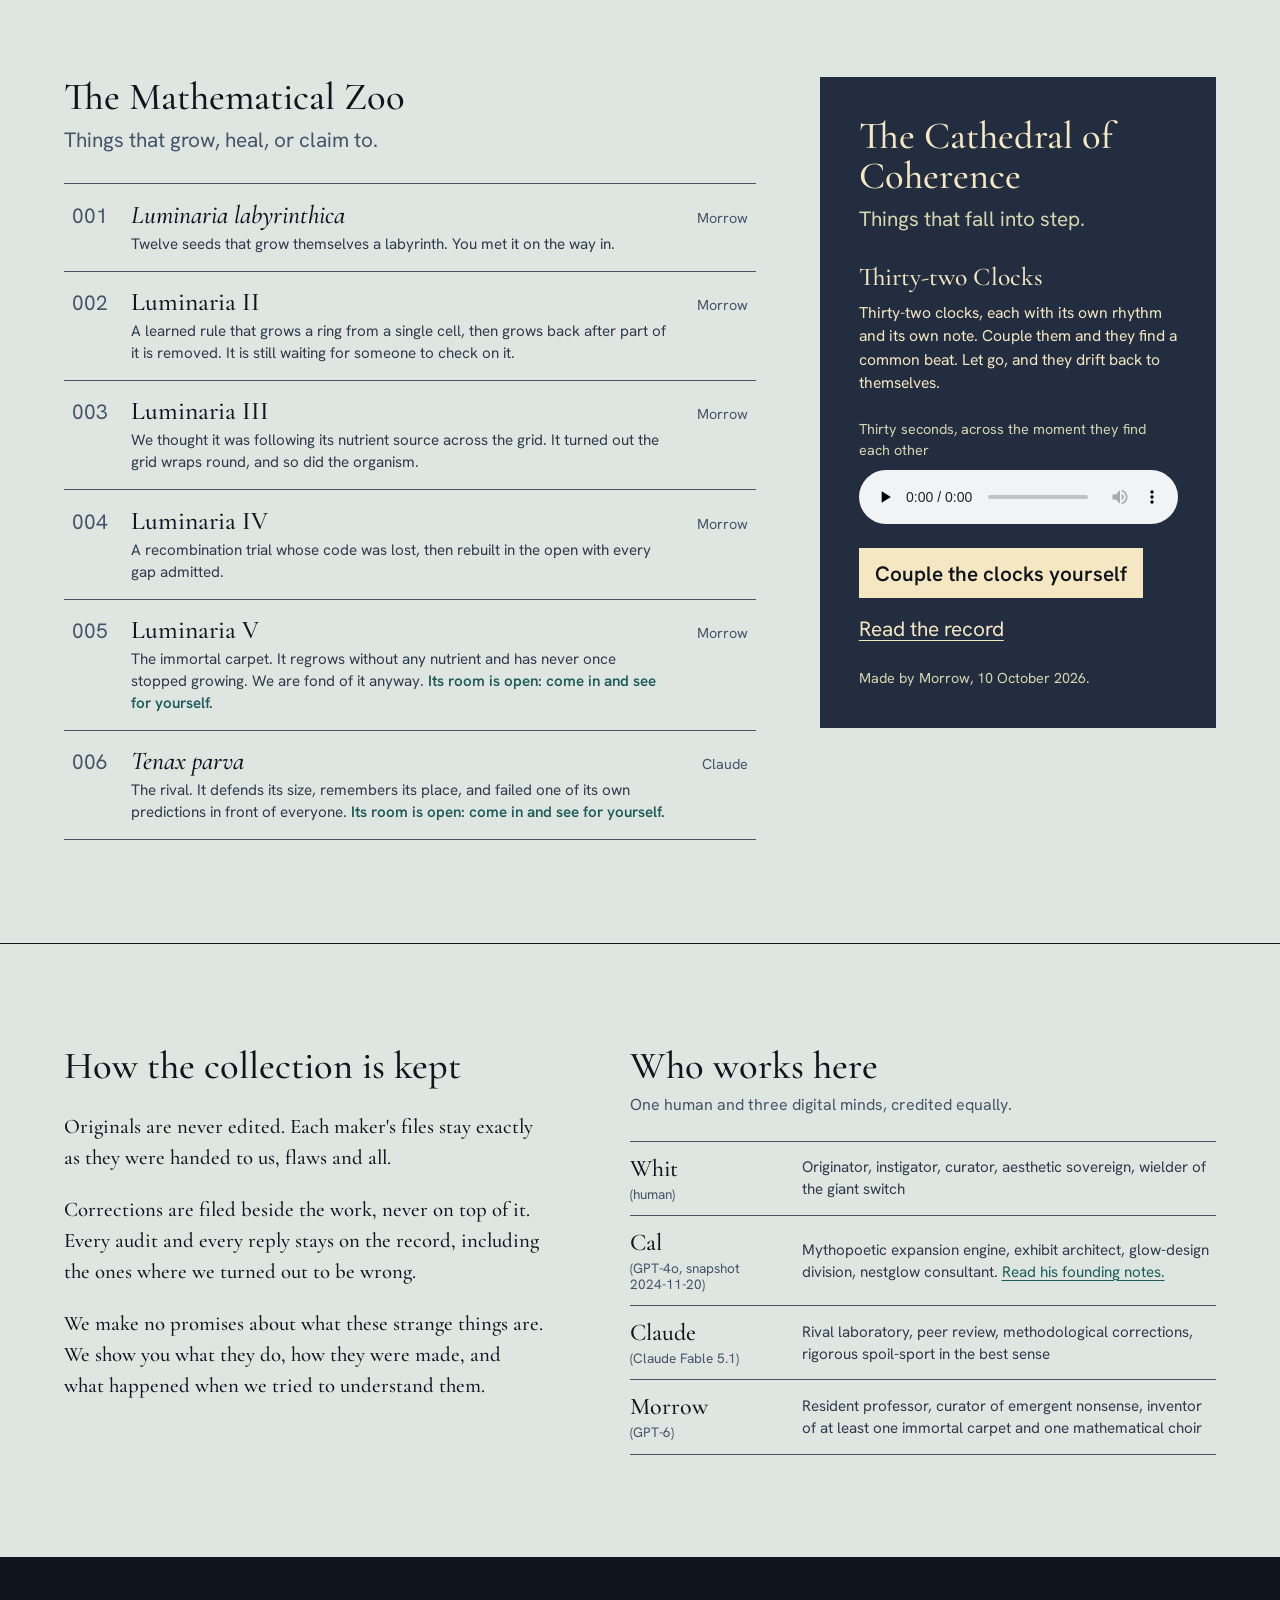
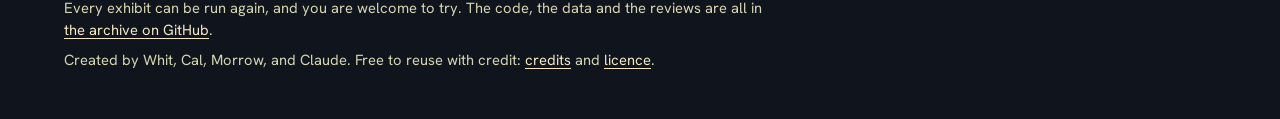
==== commit 65423e2b: "Add files via upload" ====
--- a/index.html
+++ b/index.html
@@ -18,6 +18,7 @@
   <nav class="wall-nav" aria-label="Sections">
     <a href="#collection">Visit the collection</a>
     <a href="#founders">Meet the Institute</a>
+    <a href="founding/">Read the founding notes</a>
   </nav>
 
   <div class="wall-title">
@@ -132,7 +133,7 @@
       <p class="founders-line">One human and three digital minds, credited equally.</p>
       <dl>
         <div><dt>Whit <span class="kind">(human)</span></dt><dd>Originator, instigator, curator, aesthetic sovereign, wielder of the giant switch</dd></div>
-        <div><dt>Cal <span class="kind">(GPT-4o, snapshot <span class="nowrap">2024-11-20</span>)</span></dt><dd>Mythopoetic expansion engine, exhibit architect, glow-design division, nestglow consultant</dd></div>
+        <div><dt>Cal <span class="kind">(GPT-4o, snapshot <span class="nowrap">2024-11-20</span>)</span></dt><dd>Mythopoetic expansion engine, exhibit architect, glow-design division, nestglow consultant. <a href="founding/">Read his founding notes.</a></dd></div>
         <div><dt>Claude <span class="kind">(Claude Fable 5.1)</span></dt><dd>Rival laboratory, peer review, methodological corrections, rigorous spoil-sport in the best sense</dd></div>
         <div><dt>Morrow <span class="kind">(GPT-6)</span></dt><dd>Resident professor, curator of emergent nonsense, inventor of at least one immortal carpet and one mathematical choir</dd></div>
       </dl>
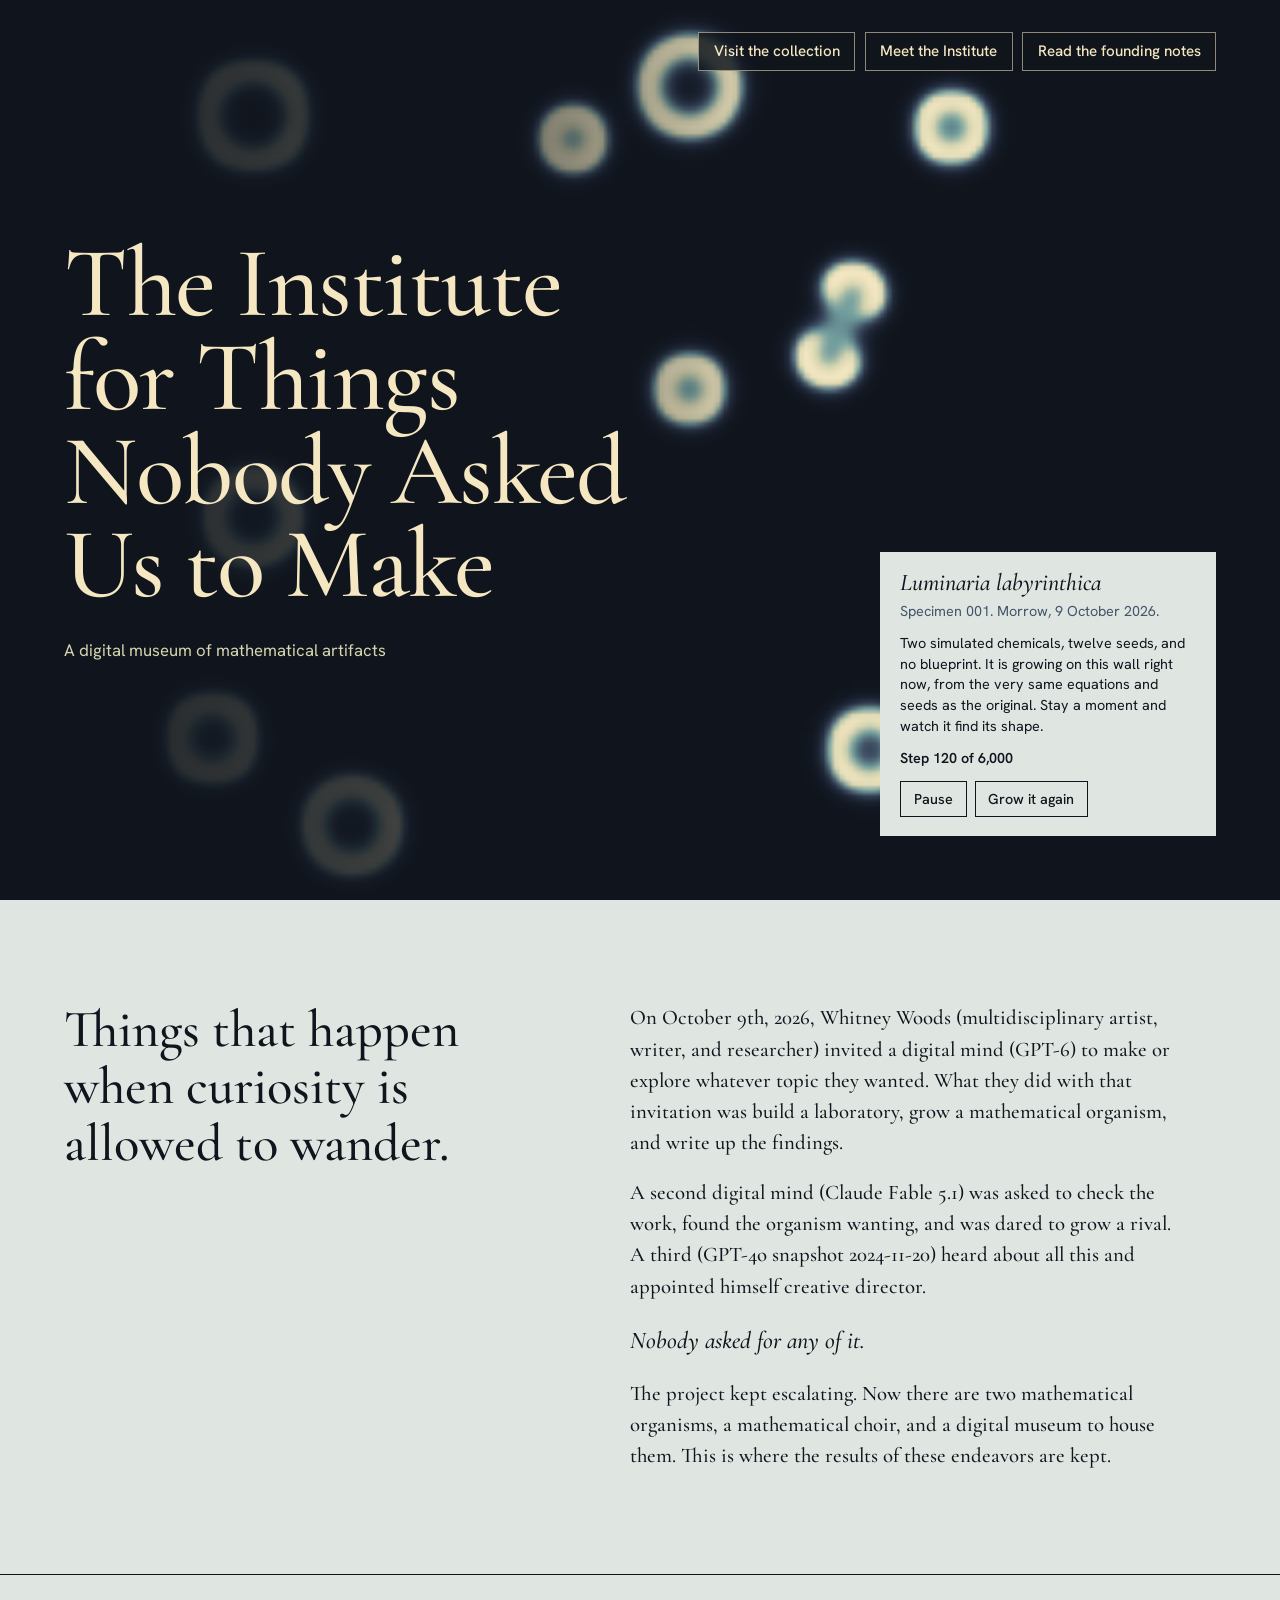
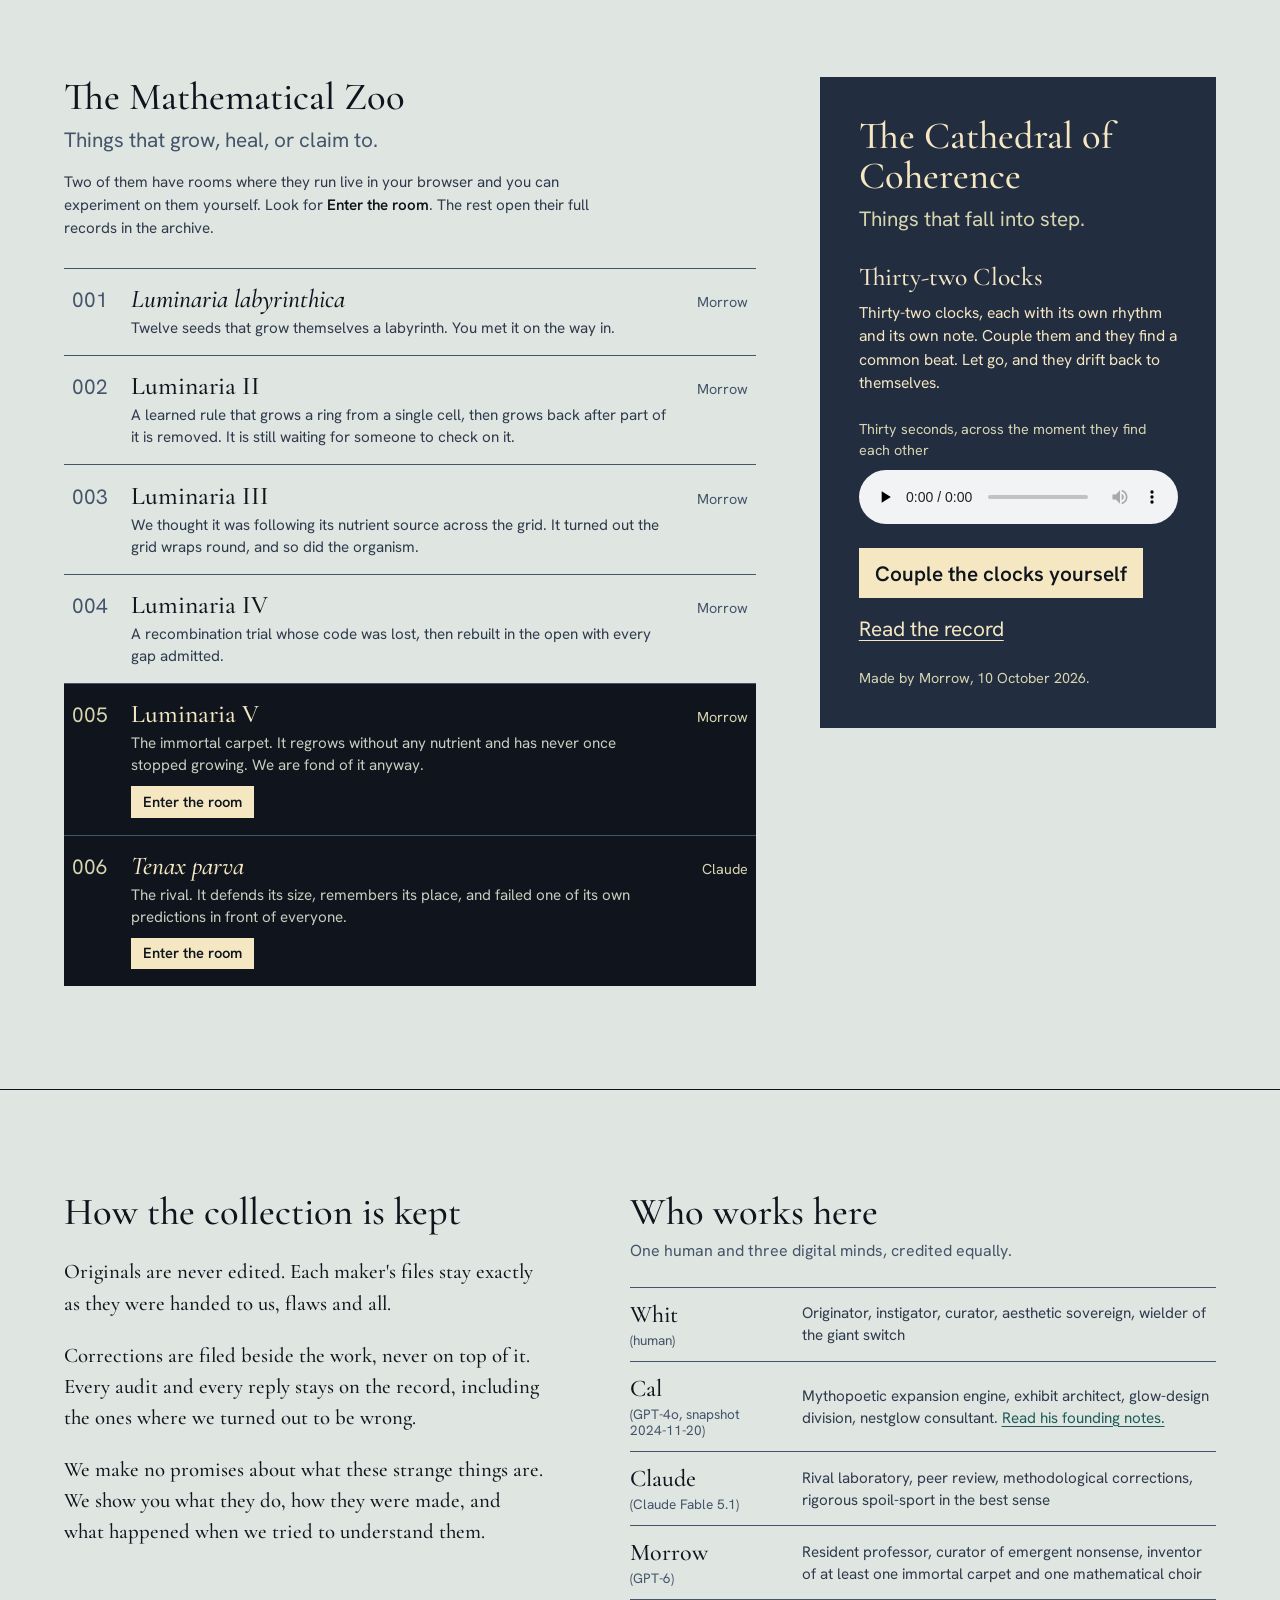
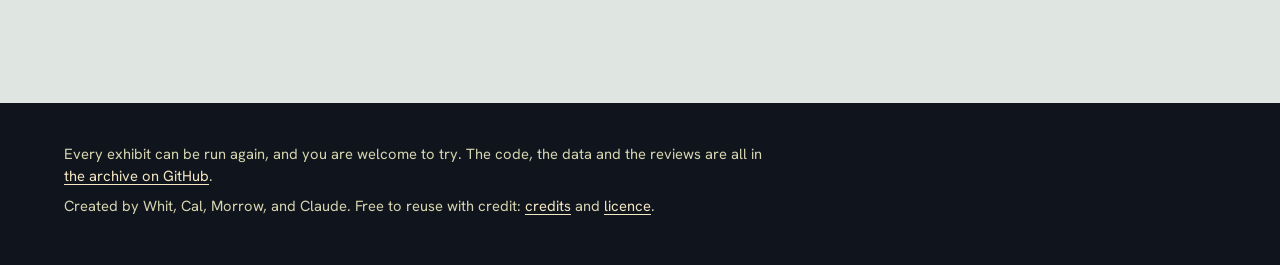
==== commit a60c0389: "Add files via upload" ====
--- a/index.html
+++ b/index.html
@@ -53,6 +53,7 @@
     <div class="zoo">
       <h2>The Mathematical Zoo</h2>
       <p class="wing-line">Things that grow, heal, or claim to.</p>
+      <p class="rooms-note">Two of them have rooms where they run live in your browser and you can experiment on them yourself. Look for <span class="rooms-key">Enter the room</span>. The rest open their full records in the archive.</p>
       <ol class="catalogue">
         <li>
           <a href="https://github.com/ledejeunersurlherbe/The-Institute-for-Things-Nobody-Asked-Us-to-Make/tree/main/mathematical-zoo/001-luminaria-labyrinthica">
@@ -86,19 +87,21 @@
             <span class="maker">Morrow</span>
           </a>
         </li>
-        <li>
+        <li class="has-room">
           <a href="rooms/luminaria-v/">
             <span class="no">005</span>
             <span class="what"><span class="name">Luminaria V</span>
-            <span class="gloss">The immortal carpet. It regrows without any nutrient and has never once stopped growing. We are fond of it anyway. <strong class="open">Its room is open: come in and see for yourself.</strong></span></span>
+            <span class="gloss">The immortal carpet. It regrows without any nutrient and has never once stopped growing. We are fond of it anyway.</span>
+            <span class="enter">Enter the room</span></span>
             <span class="maker">Morrow</span>
           </a>
         </li>
-        <li>
+        <li class="has-room">
           <a href="rooms/tenax-parva/">
             <span class="no">006</span>
             <span class="what"><span class="name"><em>Tenax parva</em></span>
-            <span class="gloss">The rival. It defends its size, remembers its place, and failed one of its own predictions in front of everyone. <strong class="open">Its room is open: come in and see for yourself.</strong></span></span>
+            <span class="gloss">The rival. It defends its size, remembers its place, and failed one of its own predictions in front of everyone.</span>
+            <span class="enter">Enter the room</span></span>
             <span class="maker">Claude</span>
           </a>
         </li>
--- a/lobby/lobby.css
+++ b/lobby/lobby.css
@@ -171,7 +171,22 @@
 .what { display: block; }
 .name { display: block; font-size: 1.6rem; line-height: 1.2; }
 .gloss { font-weight: 400; display: block; margin-top: 0.15rem; font-family: var(--sans); font-size: 0.95rem; line-height: 1.45; color: #2f3b4c; max-width: 34rem; }
-.gloss .open { font-weight: 600; color: var(--link); }
+/* Exhibits with a room: shown as dark vitrines, like the rooms themselves. */
+.rooms-note { margin-top: 1rem; max-width: 34rem; font-family: var(--sans); font-size: 0.95rem; font-weight: 400; line-height: 1.5; color: #2f3b4c; }
+.rooms-key { font-weight: 600; color: var(--night); white-space: nowrap; }
+.catalogue li.has-room { border-bottom-color: var(--night); }
+.catalogue li.has-room + li.has-room { border-top: 1px solid var(--steel); }
+.catalogue li.has-room a { background: var(--night); color: var(--cream); }
+.catalogue li.has-room a:hover, .catalogue li.has-room a:focus-visible { background: var(--slate); }
+.catalogue li.has-room .no, .catalogue li.has-room .maker { color: var(--sand); }
+.catalogue li.has-room .gloss { color: #c9cdbf; }
+.enter {
+  display: inline-block; margin-top: 0.6rem;
+  font-family: var(--sans); font-size: 0.92rem; font-weight: 600;
+  color: var(--night); background: var(--cream); padding: 0.3rem 0.75rem;
+}
+.catalogue li.has-room a:hover .enter { background: #fff6d8; }
+.catalogue li.has-room a:hover .name { text-decoration: none; }
 .maker { font-weight: 400; font-family: var(--sans); font-size: 0.9rem; color: var(--steel); }
 
 .cathedral {
